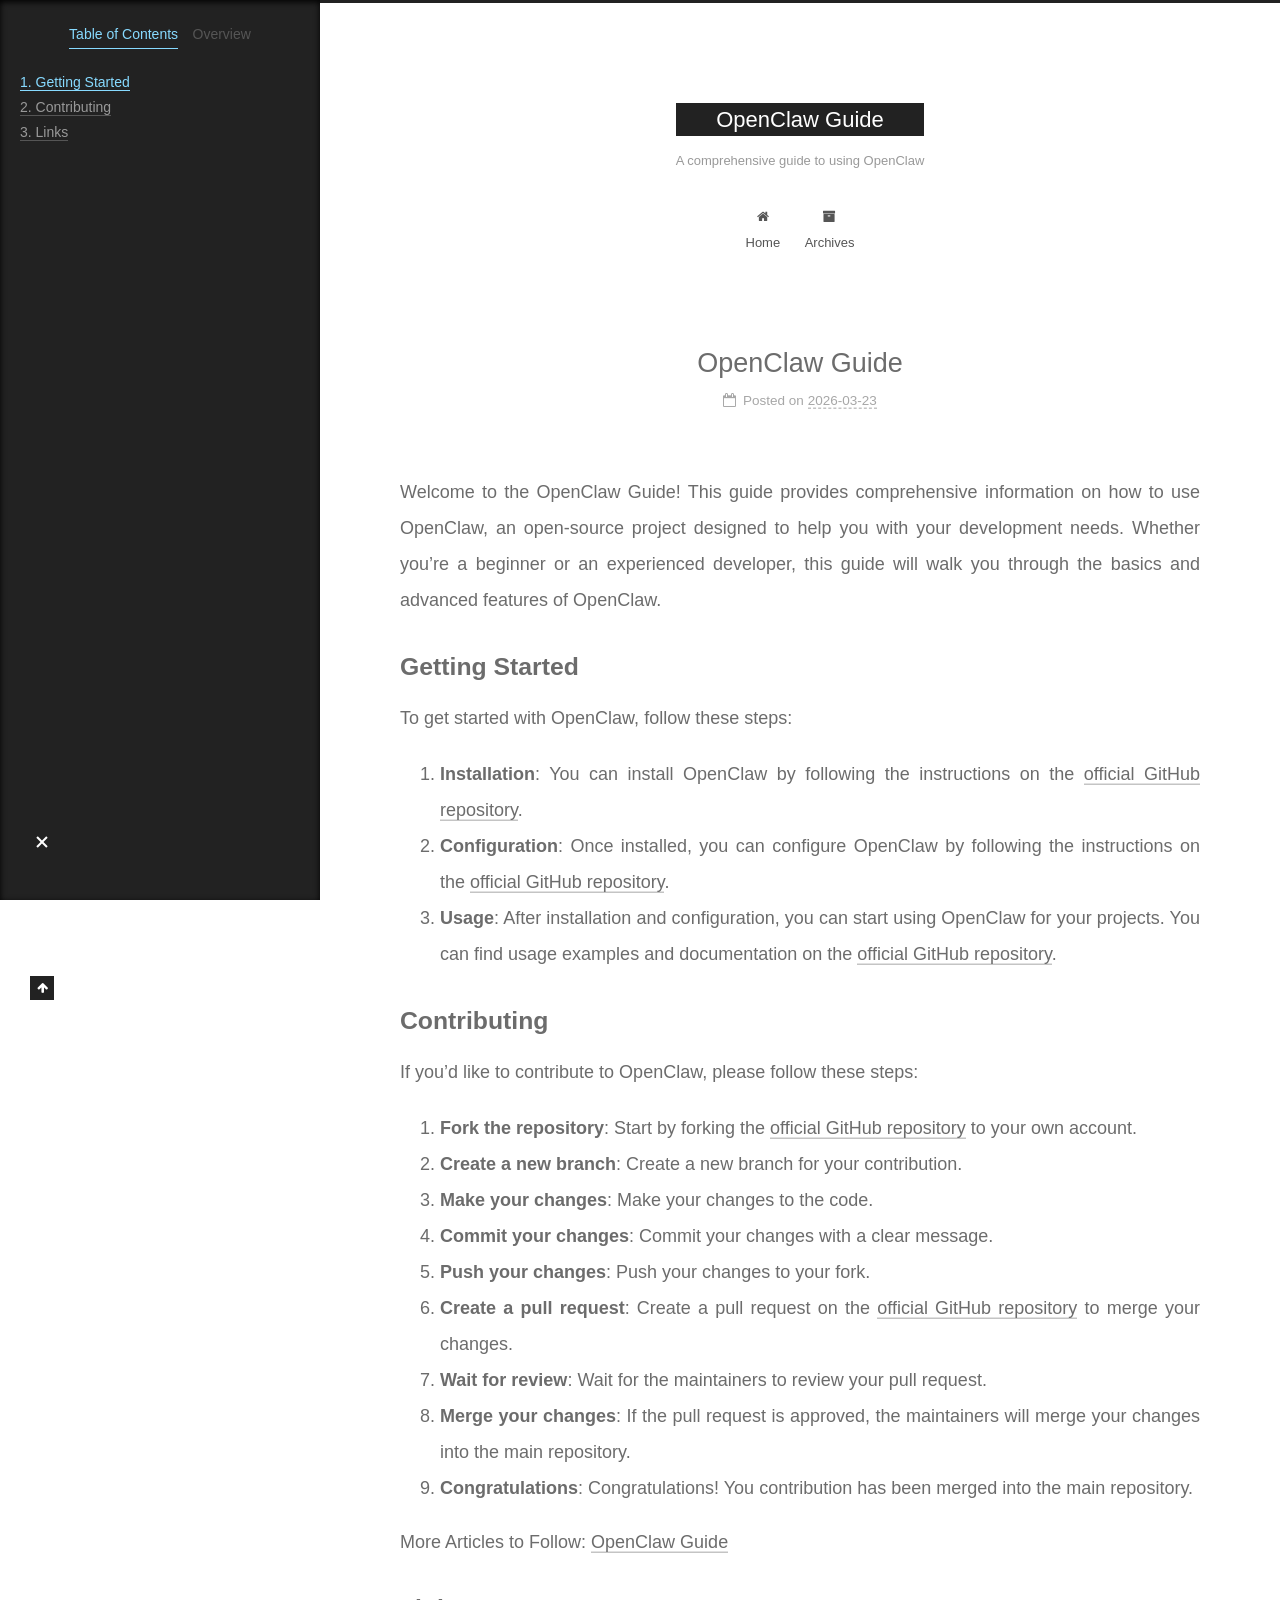
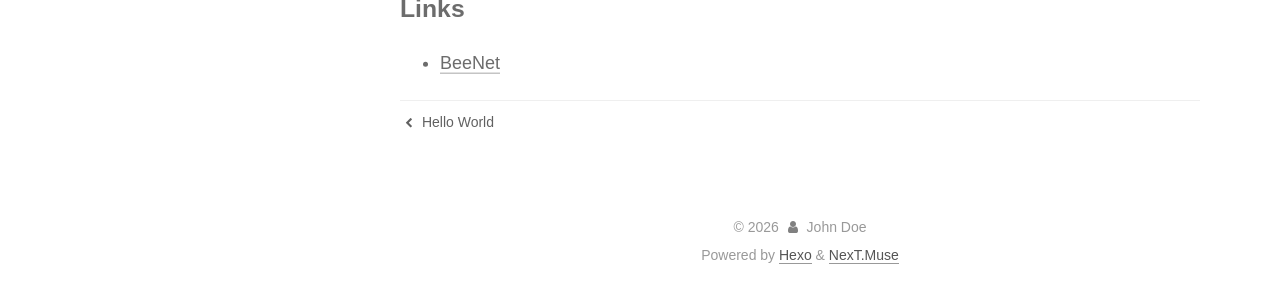
==== 2026/03/23/openclaw/index.html @ 87e82850 "Commit" ====
<!DOCTYPE html>
<html lang="en">
<head>
  <meta charset="UTF-8">
<meta name="viewport" content="width=device-width, initial-scale=1, maximum-scale=2">
<meta name="theme-color" content="#222">
<meta name="generator" content="Hexo 8.1.1">
  <link rel="apple-touch-icon" sizes="180x180" href="/images/apple-touch-icon-next.png">
  <link rel="icon" type="image/png" sizes="32x32" href="/images/favicon-32x32-next.png">
  <link rel="icon" type="image/png" sizes="16x16" href="/images/favicon-16x16-next.png">
  <link rel="mask-icon" href="/images/logo.svg" color="#222">

<link rel="stylesheet" href="/css/main.css">


<link rel="stylesheet" href="/lib/font-awesome/css/font-awesome.min.css">

<script id="hexo-configurations">
    var NexT = window.NexT || {};
    var CONFIG = {"hostname":"clawdbots.github.io","root":"/","scheme":"Muse","version":"7.8.0","exturl":false,"sidebar":{"position":"left","display":"post","padding":18,"offset":12,"onmobile":false},"copycode":{"enable":false,"show_result":false,"style":null},"back2top":{"enable":true,"sidebar":false,"scrollpercent":false},"bookmark":{"enable":false,"color":"#222","save":"auto"},"fancybox":false,"mediumzoom":false,"lazyload":false,"pangu":false,"comments":{"style":"tabs","active":null,"storage":true,"lazyload":false,"nav":null},"algolia":{"hits":{"per_page":10},"labels":{"input_placeholder":"Search for Posts","hits_empty":"We didn't find any results for the search: ${query}","hits_stats":"${hits} results found in ${time} ms"}},"localsearch":{"enable":false,"trigger":"auto","top_n_per_article":1,"unescape":false,"preload":false},"motion":{"enable":true,"async":false,"transition":{"post_block":"fadeIn","post_header":"slideDownIn","post_body":"slideDownIn","coll_header":"slideLeftIn","sidebar":"slideUpIn"}}};
  </script>

  <meta name="description" content="Welcome to the OpenClaw Guide! This guide provides comprehensive information on how to use OpenClaw, an open-source project designed to help you with your development needs. Whether you’re a beginner">
<meta property="og:type" content="article">
<meta property="og:title" content="OpenClaw Guide">
<meta property="og:url" content="http://clawdbots.github.io/2026/03/23/openclaw/index.html">
<meta property="og:site_name" content="OpenClaw Guide">
<meta property="og:description" content="Welcome to the OpenClaw Guide! This guide provides comprehensive information on how to use OpenClaw, an open-source project designed to help you with your development needs. Whether you’re a beginner">
<meta property="og:locale" content="en_US">
<meta property="article:published_time" content="2026-03-23T01:27:54.917Z">
<meta property="article:modified_time" content="2026-03-23T01:40:14.290Z">
<meta property="article:author" content="John Doe">
<meta property="article:tag" content="OpenClaw, Guide, Open Source">
<meta name="twitter:card" content="summary">

<link rel="canonical" href="http://clawdbots.github.io/2026/03/23/openclaw/">


<script id="page-configurations">
  // https://hexo.io/docs/variables.html
  CONFIG.page = {
    sidebar: "",
    isHome : false,
    isPost : true,
    lang   : 'en'
  };
</script>

  <title>OpenClaw Guide | OpenClaw Guide</title>
  






  <noscript>
  <style>
  .use-motion .brand,
  .use-motion .menu-item,
  .sidebar-inner,
  .use-motion .post-block,
  .use-motion .pagination,
  .use-motion .comments,
  .use-motion .post-header,
  .use-motion .post-body,
  .use-motion .collection-header { opacity: initial; }

  .use-motion .site-title,
  .use-motion .site-subtitle {
    opacity: initial;
    top: initial;
  }

  .use-motion .logo-line-before i { left: initial; }
  .use-motion .logo-line-after i { right: initial; }
  </style>
</noscript>

</head>

<body itemscope itemtype="http://schema.org/WebPage">
  <div class="container use-motion">
    <div class="headband"></div>

    <header class="header" itemscope itemtype="http://schema.org/WPHeader">
      <div class="header-inner"><div class="site-brand-container">
  <div class="site-nav-toggle">
    <div class="toggle" aria-label="Toggle navigation bar">
      <span class="toggle-line toggle-line-first"></span>
      <span class="toggle-line toggle-line-middle"></span>
      <span class="toggle-line toggle-line-last"></span>
    </div>
  </div>

  <div class="site-meta">

    <a href="/" class="brand" rel="start">
      <span class="logo-line-before"><i></i></span>
      <h1 class="site-title">OpenClaw Guide</h1>
      <span class="logo-line-after"><i></i></span>
    </a>
      <p class="site-subtitle" itemprop="description">A comprehensive guide to using OpenClaw</p>
  </div>

  <div class="site-nav-right">
    <div class="toggle popup-trigger">
    </div>
  </div>
</div>




<nav class="site-nav">
  <ul id="menu" class="menu">
        <li class="menu-item menu-item-home">

    <a href="/" rel="section"><i class="fa fa-fw fa-home"></i>Home</a>

  </li>
        <li class="menu-item menu-item-archives">

    <a href="/archives/" rel="section"><i class="fa fa-fw fa-archive"></i>Archives</a>

  </li>
  </ul>
</nav>




</div>
    </header>

    
  <div class="back-to-top">
    <i class="fa fa-arrow-up"></i>
    <span>0%</span>
  </div>


    <main class="main">
      <div class="main-inner">
        <div class="content-wrap">
          

          <div class="content post posts-expand">
            

    
  
  
  <article itemscope itemtype="http://schema.org/Article" class="post-block" lang="en">
    <link itemprop="mainEntityOfPage" href="http://clawdbots.github.io/2026/03/23/openclaw/">

    <span hidden itemprop="author" itemscope itemtype="http://schema.org/Person">
      <meta itemprop="image" content="/images/avatar.gif">
      <meta itemprop="name" content="John Doe">
      <meta itemprop="description" content="A comprehensive guide to using OpenClaw">
    </span>

    <span hidden itemprop="publisher" itemscope itemtype="http://schema.org/Organization">
      <meta itemprop="name" content="OpenClaw Guide">
    </span>
      <header class="post-header">
        <h1 class="post-title" itemprop="name headline">
          OpenClaw Guide
        </h1>

        <div class="post-meta">
            <span class="post-meta-item">
              <span class="post-meta-item-icon">
                <i class="fa fa-calendar-o"></i>
              </span>
              <span class="post-meta-item-text">Posted on</span>
              

              <time title="Created: 2026-03-23 09:27:54 / Modified: 09:40:14" itemprop="dateCreated datePublished" datetime="2026-03-23T09:27:54+08:00">2026-03-23</time>
            </span>

          

        </div>
      </header>

    
    
    
    <div class="post-body" itemprop="articleBody">

      
        <p>Welcome to the OpenClaw Guide! This guide provides comprehensive information on how to use OpenClaw, an open-source project designed to help you with your development needs. Whether you’re a beginner or an experienced developer, this guide will walk you through the basics and advanced features of OpenClaw.</p>
<h2 id="Getting-Started"><a href="#Getting-Started" class="headerlink" title="Getting Started"></a>Getting Started</h2><p>To get started with OpenClaw, follow these steps:</p>
<ol>
<li><strong>Installation</strong>: You can install OpenClaw by following the instructions on the <a target="_blank" rel="noopener" href="https://github.com/Seaoss/Clawdbots">official GitHub repository</a>.</li>
<li><strong>Configuration</strong>: Once installed, you can configure OpenClaw by following the instructions on the <a target="_blank" rel="noopener" href="https://github.com/Seaoss/Clawdbots">official GitHub repository</a>.</li>
<li><strong>Usage</strong>: After installation and configuration, you can start using OpenClaw for your projects. You can find usage examples and documentation on the <a target="_blank" rel="noopener" href="https://github.com/Seaoss/Clawdbots">official GitHub repository</a>.</li>
</ol>
<span id="more"></span>
<h2 id="Contributing"><a href="#Contributing" class="headerlink" title="Contributing"></a>Contributing</h2><p>If you’d like to contribute to OpenClaw, please follow these steps:</p>
<ol>
<li><strong>Fork the repository</strong>: Start by forking the <a target="_blank" rel="noopener" href="https://github.com/Seaoss/Clawdbots">official GitHub repository</a> to your own account.</li>
<li><strong>Create a new branch</strong>: Create a new branch for your contribution.</li>
<li><strong>Make your changes</strong>: Make your changes to the code.</li>
<li><strong>Commit your changes</strong>: Commit your changes with a clear message.</li>
<li><strong>Push your changes</strong>: Push your changes to your fork.</li>
<li><strong>Create a pull request</strong>: Create a pull request on the <a target="_blank" rel="noopener" href="https://github.com/Seaoss/Clawdbots">official GitHub repository</a> to merge your changes.</li>
<li><strong>Wait for review</strong>: Wait for the maintainers to review your pull request.</li>
<li><strong>Merge your changes</strong>: If the pull request is approved, the maintainers will merge your changes into the main repository.</li>
<li><strong>Congratulations</strong>: Congratulations! You contribution has been merged into the main repository.</li>
</ol>
<p>More Articles to Follow: <a target="_blank" rel="noopener" href="https://app.qiip.cc/9102.html">OpenClaw Guide</a></p>
<h2 id="Links"><a href="#Links" class="headerlink" title="Links"></a>Links</h2><ul>
<li><a target="_blank" rel="noopener" href="https://www.qiip.cc/">BeeNet</a></li>
</ul>
<!-- - [OpenClaw GitHub Repository](https://github.com/Seaoss/Clawdbots)
- [OpenClaw Documentation](https://github.com/Seaoss/Clawdbots/wiki)
- [OpenClaw Issues](https://github.com/Seaoss/Clawdbots/issues)
- [OpenClaw Discussions](https://github.com/Seaoss/Clawdbots/discussions)
- [OpenClaw Chat](https://chat.openclaw.com)
- [OpenClaw Twitter](https://twitter.com/OpenClaw)
- [OpenClaw Facebook](https://www.facebook.com/OpenClaw)
- [OpenClaw LinkedIn](https://www.linkedin.com/company/OpenClaw)
- [OpenClaw YouTube](https://www.youtube.com/OpenClaw)
- [OpenClaw Reddit](https://www.reddit.com/r/OpenClaw)
- [OpenClaw Stack Overflow](https://stackoverflow.com/questions/tagged/OpenClaw)
- [OpenClaw Gitter](https://gitter.im/OpenClaw/community)
- [OpenClaw Discord](https://discord.gg/OpenClaw)
- [OpenClaw Slack](https://OpenClaw.slack.com)
- [OpenClaw Telegram](https://t.me/OpenClaw)
- [OpenClaw WeChat](https://www.wechat.com/OpenClaw)
- [OpenClaw QQ](https://www.qq.com/OpenClaw)
- [OpenClaw DingTalk](https://www.dingtalk.com/OpenClaw)
- [OpenClaw Lark](https://www.feishu.cn/OpenClaw)
- [OpenClaw Zoom](https://zoom.us/OpenClaw)
- [OpenClaw Microsoft Teams](https://www.microsoft.com/teams/OpenClaw)
- [OpenClaw Google Meet](https://meet.google.com/OpenClaw)
- [OpenClaw Skype](https://www.skype.com/OpenClaw)
- [OpenClaw Jitsi](https://meet.jit.si/OpenClaw)
- [OpenClaw BigBlueButton](https://bigbluebutton.org/OpenClaw)
- [OpenClaw Webex](https://www.webex.com/OpenClaw) -->

    </div>

    
    
    

      <footer class="post-footer">

        


        
    <div class="post-nav">
      <div class="post-nav-item">
    <a href="/2026/03/23/hello-world/" rel="prev" title="Hello World">
      <i class="fa fa-chevron-left"></i> Hello World
    </a></div>
      <div class="post-nav-item"></div>
    </div>
      </footer>
    
  </article>
  
  
  



          </div>
          

<script>
  window.addEventListener('tabs:register', () => {
    let { activeClass } = CONFIG.comments;
    if (CONFIG.comments.storage) {
      activeClass = localStorage.getItem('comments_active') || activeClass;
    }
    if (activeClass) {
      let activeTab = document.querySelector(`a[href="#comment-${activeClass}"]`);
      if (activeTab) {
        activeTab.click();
      }
    }
  });
  if (CONFIG.comments.storage) {
    window.addEventListener('tabs:click', event => {
      if (!event.target.matches('.tabs-comment .tab-content .tab-pane')) return;
      let commentClass = event.target.classList[1];
      localStorage.setItem('comments_active', commentClass);
    });
  }
</script>

        </div>
          
  
  <div class="toggle sidebar-toggle">
    <span class="toggle-line toggle-line-first"></span>
    <span class="toggle-line toggle-line-middle"></span>
    <span class="toggle-line toggle-line-last"></span>
  </div>

  <aside class="sidebar">
    <div class="sidebar-inner">

      <ul class="sidebar-nav motion-element">
        <li class="sidebar-nav-toc">
          Table of Contents
        </li>
        <li class="sidebar-nav-overview">
          Overview
        </li>
      </ul>

      <!--noindex-->
      <div class="post-toc-wrap sidebar-panel">
          <div class="post-toc motion-element"><ol class="nav"><li class="nav-item nav-level-2"><a class="nav-link" href="#Getting-Started"><span class="nav-number">1.</span> <span class="nav-text">Getting Started</span></a></li><li class="nav-item nav-level-2"><a class="nav-link" href="#Contributing"><span class="nav-number">2.</span> <span class="nav-text">Contributing</span></a></li><li class="nav-item nav-level-2"><a class="nav-link" href="#Links"><span class="nav-number">3.</span> <span class="nav-text">Links</span></a></li></ol></div>
      </div>
      <!--/noindex-->

      <div class="site-overview-wrap sidebar-panel">
        <div class="site-author motion-element" itemprop="author" itemscope itemtype="http://schema.org/Person">
  <p class="site-author-name" itemprop="name">John Doe</p>
  <div class="site-description" itemprop="description">A comprehensive guide to using OpenClaw</div>
</div>
<div class="site-state-wrap motion-element">
  <nav class="site-state">
      <div class="site-state-item site-state-posts">
          <a href="/archives/">
        
          <span class="site-state-item-count">2</span>
          <span class="site-state-item-name">posts</span>
        </a>
      </div>
  </nav>
</div>


  <div class="links-of-blogroll motion-element">
    <div class="links-of-blogroll-title">
      <i class="fa fa-fw fa-link"></i>
      Links
    </div>
    <ul class="links-of-blogroll-list">
        <li class="links-of-blogroll-item">
          <a href="http://www.qiip.cc/" title="http:&#x2F;&#x2F;www.qiip.cc" rel="noopener" target="_blank">BeeNet</a>
        </li>
    </ul>
  </div>

      </div>

    </div>
  </aside>
  <div id="sidebar-dimmer"></div>


      </div>
    </main>

    <footer class="footer">
      <div class="footer-inner">
        

        

<div class="copyright">
  
  &copy; 
  <span itemprop="copyrightYear">2026</span>
  <span class="with-love">
    <i class="fa fa-user"></i>
  </span>
  <span class="author" itemprop="copyrightHolder">John Doe</span>
</div>
  <div class="powered-by">Powered by <a href="https://hexo.io/" class="theme-link" rel="noopener" target="_blank">Hexo</a> & <a href="https://muse.theme-next.org/" class="theme-link" rel="noopener" target="_blank">NexT.Muse</a>
  </div>

        








      </div>
    </footer>
  </div>

  
  <script src="/lib/anime.min.js"></script>
  <script src="/lib/velocity/velocity.min.js"></script>
  <script src="/lib/velocity/velocity.ui.min.js"></script>

<script src="/js/utils.js"></script>

<script src="/js/motion.js"></script>


<script src="/js/schemes/muse.js"></script>


<script src="/js/next-boot.js"></script>




  















  

  

</body>
</html>
---- css/main.css ----
:root {
  --body-bg-color: #fff;
  --content-bg-color: #fff;
  --card-bg-color: #f5f5f5;
  --text-color: #555;
  --link-color: #555;
  --link-hover-color: #222;
  --brand-color: #fff;
  --brand-hover-color: #fff;
  --table-row-odd-bg-color: #f9f9f9;
  --table-row-hover-bg-color: #f5f5f5;
  --menu-item-bg-color: #f5f5f5;
  --btn-default-bg: #222;
  --btn-default-color: #fff;
  --btn-default-border-color: #222;
  --btn-default-hover-bg: #fff;
  --btn-default-hover-color: #222;
  --btn-default-hover-border-color: #222;
}
html {
  line-height: 1.15; /* 1 */
  -webkit-text-size-adjust: 100%; /* 2 */
}
body {
  margin: 0;
}
main {
  display: block;
}
h1 {
  font-size: 2em;
  margin: 0.67em 0;
}
hr {
  box-sizing: content-box; /* 1 */
  height: 0; /* 1 */
  overflow: visible; /* 2 */
}
pre {
  font-family: monospace, monospace; /* 1 */
  font-size: 1em; /* 2 */
}
a {
  background: transparent;
}
abbr[title] {
  border-bottom: none; /* 1 */
  text-decoration: underline; /* 2 */
  text-decoration: underline dotted; /* 2 */
}
b,
strong {
  font-weight: bolder;
}
code,
kbd,
samp {
  font-family: monospace, monospace; /* 1 */
  font-size: 1em; /* 2 */
}
small {
  font-size: 80%;
}
sub,
sup {
  font-size: 75%;
  line-height: 0;
  position: relative;
  vertical-align: baseline;
}
sub {
  bottom: -0.25em;
}
sup {
  top: -0.5em;
}
img {
  border-style: none;
}
button,
input,
optgroup,
select,
textarea {
  font-family: inherit; /* 1 */
  font-size: 100%; /* 1 */
  line-height: 1.15; /* 1 */
  margin: 0; /* 2 */
}
button,
input {
/* 1 */
  overflow: visible;
}
button,
select {
/* 1 */
  text-transform: none;
}
button,
[type='button'],
[type='reset'],
[type='submit'] {
  -webkit-appearance: button;
}
button::-moz-focus-inner,
[type='button']::-moz-focus-inner,
[type='reset']::-moz-focus-inner,
[type='submit']::-moz-focus-inner {
  border-style: none;
  padding: 0;
}
button:-moz-focusring,
[type='button']:-moz-focusring,
[type='reset']:-moz-focusring,
[type='submit']:-moz-focusring {
  outline: 1px dotted ButtonText;
}
fieldset {
  padding: 0.35em 0.75em 0.625em;
}
legend {
  box-sizing: border-box; /* 1 */
  color: inherit; /* 2 */
  display: table; /* 1 */
  max-width: 100%; /* 1 */
  padding: 0; /* 3 */
  white-space: normal; /* 1 */
}
progress {
  vertical-align: baseline;
}
textarea {
  overflow: auto;
}
[type='checkbox'],
[type='radio'] {
  box-sizing: border-box; /* 1 */
  padding: 0; /* 2 */
}
[type='number']::-webkit-inner-spin-button,
[type='number']::-webkit-outer-spin-button {
  height: auto;
}
[type='search'] {
  outline-offset: -2px; /* 2 */
  -webkit-appearance: textfield; /* 1 */
}
[type='search']::-webkit-search-decoration {
  -webkit-appearance: none;
}
::-webkit-file-upload-button {
  font: inherit; /* 2 */
  -webkit-appearance: button; /* 1 */
}
details {
  display: block;
}
summary {
  display: list-item;
}
template {
  display: none;
}
[hidden] {
  display: none;
}
::selection {
  background: #262a30;
  color: #eee;
}
html,
body {
  height: 100%;
}
body {
  background: var(--body-bg-color);
  color: var(--text-color);
  font-family: 'Lato', "PingFang SC", "Microsoft YaHei", sans-serif;
  font-size: 1em;
  line-height: 2;
}
@media (max-width: 991px) {
  body {
    padding-left: 0 !important;
    padding-right: 0 !important;
  }
}
h1,
h2,
h3,
h4,
h5,
h6 {
  font-family: 'Lato', "PingFang SC", "Microsoft YaHei", sans-serif;
  font-weight: bold;
  line-height: 1.5;
  margin: 20px 0 15px;
}
h1 {
  font-size: 1.5em;
}
h2 {
  font-size: 1.375em;
}
h3 {
  font-size: 1.25em;
}
h4 {
  font-size: 1.125em;
}
h5 {
  font-size: 1em;
}
h6 {
  font-size: 0.875em;
}
p {
  margin: 0 0 20px 0;
}
a,
span.exturl {
  border-bottom: 1px solid #999;
  color: var(--link-color);
  outline: 0;
  text-decoration: none;
  overflow-wrap: break-word;
  word-wrap: break-word;
  cursor: pointer;
}
a:hover,
span.exturl:hover {
  border-bottom-color: var(--link-hover-color);
  color: var(--link-hover-color);
}
iframe,
img,
video {
  display: block;
  margin-left: auto;
  margin-right: auto;
  max-width: 100%;
}
hr {
  background-image: repeating-linear-gradient(-45deg, #ddd, #ddd 4px, transparent 4px, transparent 8px);
  border: 0;
  height: 3px;
  margin: 40px 0;
}
blockquote {
  border-left: 4px solid #ddd;
  color: #666;
  margin: 0;
  padding: 0 15px;
}
blockquote cite::before {
  content: '-';
  padding: 0 5px;
}
dt {
  font-weight: bold;
}
dd {
  margin: 0;
  padding: 0;
}
kbd {
  background-color: #f5f5f5;
  background-image: linear-gradient(#eee, #fff, #eee);
  border: 1px solid #ccc;
  border-radius: 0.2em;
  box-shadow: 0.1em 0.1em 0.2em rgba(0,0,0,0.1);
  color: #555;
  font-family: inherit;
  padding: 0.1em 0.3em;
  white-space: nowrap;
}
.table-container {
  overflow: auto;
}
table {
  border-collapse: collapse;
  border-spacing: 0;
  font-size: 0.875em;
  margin: 0 0 20px 0;
  width: 100%;
}
tbody tr:nth-of-type(odd) {
  background: var(--table-row-odd-bg-color);
}
tbody tr:hover {
  background: var(--table-row-hover-bg-color);
}
caption,
th,
td {
  font-weight: normal;
  padding: 8px;
  text-align: left;
  vertical-align: middle;
}
th,
td {
  border: 1px solid #ddd;
  border-bottom: 3px solid #ddd;
}
th {
  font-weight: 700;
  padding-bottom: 10px;
}
td {
  border-bottom-width: 1px;
}
.btn {
  background: var(--btn-default-bg);
  border: 2px solid var(--btn-default-border-color);
  border-radius: 0;
  color: var(--btn-default-color);
  display: inline-block;
  font-size: 0.875em;
  line-height: 2;
  padding: 0 20px;
  text-decoration: none;
  transition-property: background-color;
  transition-delay: 0s;
  transition-duration: 0.2s;
  transition-timing-function: ease-in-out;
}
.btn:hover {
  background: var(--btn-default-hover-bg);
  border-color: var(--btn-default-hover-border-color);
  color: var(--btn-default-hover-color);
}
.btn + .btn {
  margin: 0 0 8px 8px;
}
.btn .fa-fw {
  text-align: left;
  width: 1.285714285714286em;
}
.toggle {
  line-height: 0;
}
.toggle .toggle-line {
  background: #fff;
  display: inline-block;
  height: 2px;
  left: 0;
  position: relative;
  top: 0;
  transition: all 0.4s;
  vertical-align: top;
  width: 100%;
}
.toggle .toggle-line:not(:first-child) {
  margin-top: 3px;
}
.toggle.toggle-arrow .toggle-line-first {
  left: 50%;
  top: 2px;
  transform: rotate(45deg);
  width: 50%;
}
.toggle.toggle-arrow .toggle-line-middle {
  left: 2px;
  width: 90%;
}
.toggle.toggle-arrow .toggle-line-last {
  left: 50%;
  top: -2px;
  transform: rotate(-45deg);
  width: 50%;
}
.toggle.toggle-close .toggle-line-first {
  transform: rotate(-45deg);
  top: 5px;
}
.toggle.toggle-close .toggle-line-middle {
  opacity: 0;
}
.toggle.toggle-close .toggle-line-last {
  transform: rotate(45deg);
  top: -5px;
}
.highlight,
pre {
  background: #f7f7f7;
  color: #4d4d4c;
  line-height: 1.6;
  margin: 0 auto 20px;
}
pre,
code {
  font-family: consolas, Menlo, monospace, "PingFang SC", "Microsoft YaHei";
}
code {
  background: #eee;
  border-radius: 3px;
  color: #555;
  padding: 2px 4px;
  overflow-wrap: break-word;
  word-wrap: break-word;
}
.highlight *::selection {
  background: #d6d6d6;
}
.highlight pre {
  border: 0;
  margin: 0;
  padding: 10px 0;
}
.highlight table {
  border: 0;
  margin: 0;
  width: auto;
}
.highlight td {
  border: 0;
  padding: 0;
}
.highlight figcaption {
  background: #eff2f3;
  color: #4d4d4c;
  display: flex;
  font-size: 0.875em;
  justify-content: space-between;
  line-height: 1.2;
  padding: 0.5em;
}
.highlight figcaption a {
  color: #4d4d4c;
}
.highlight figcaption a:hover {
  border-bottom-color: #4d4d4c;
}
.highlight .gutter {
  -moz-user-select: none;
  -ms-user-select: none;
  -webkit-user-select: none;
  user-select: none;
}
.highlight .gutter pre {
  background: #eff2f3;
  color: #869194;
  padding-left: 10px;
  padding-right: 10px;
  text-align: right;
}
.highlight .code pre {
  background: #f7f7f7;
  padding-left: 10px;
  width: 100%;
}
.gist table {
  width: auto;
}
.gist table td {
  border: 0;
}
pre {
  overflow: auto;
  padding: 10px;
}
pre code {
  background: none;
  color: #4d4d4c;
  font-size: 0.875em;
  padding: 0;
  text-shadow: none;
}
pre .deletion {
  background: #fdd;
}
pre .addition {
  background: #dfd;
}
pre .meta {
  color: #eab700;
  -moz-user-select: none;
  -ms-user-select: none;
  -webkit-user-select: none;
  user-select: none;
}
pre .comment {
  color: #8e908c;
}
pre .variable,
pre .attribute,
pre .tag,
pre .name,
pre .regexp,
pre .ruby .constant,
pre .xml .tag .title,
pre .xml .pi,
pre .xml .doctype,
pre .html .doctype,
pre .css .id,
pre .css .class,
pre .css .pseudo {
  color: #c82829;
}
pre .number,
pre .preprocessor,
pre .built_in,
pre .builtin-name,
pre .literal,
pre .params,
pre .constant,
pre .command {
  color: #f5871f;
}
pre .ruby .class .title,
pre .css .rules .attribute,
pre .string,
pre .symbol,
pre .value,
pre .inheritance,
pre .header,
pre .ruby .symbol,
pre .xml .cdata,
pre .special,
pre .formula {
  color: #718c00;
}
pre .title,
pre .css .hexcolor {
  color: #3e999f;
}
pre .function,
pre .python .decorator,
pre .python .title,
pre .ruby .function .title,
pre .ruby .title .keyword,
pre .perl .sub,
pre .javascript .title,
pre .coffeescript .title {
  color: #4271ae;
}
pre .keyword,
pre .javascript .function {
  color: #8959a8;
}
.blockquote-center {
  border-left: none;
  margin: 40px 0;
  padding: 0;
  position: relative;
  text-align: center;
}
.blockquote-center::before,
.blockquote-center::after {
  background-repeat: no-repeat;
  background-size: 22px 22px;
  content: ' ';
  display: block;
  height: 24px;
  opacity: 0.2;
  position: absolute;
  width: 100%;
}
.blockquote-center::before {
  background-image: url("../images/quote-l.svg");
  background-position: 0 -6px;
  border-top: 1px solid #ccc;
  top: -20px;
}
.blockquote-center::after {
  background-image: url("../images/quote-r.svg");
  background-position: 100% 8px;
  border-bottom: 1px solid #ccc;
  bottom: -20px;
}
.blockquote-center p,
.blockquote-center div {
  text-align: center;
}
.post-body .group-picture img {
  margin: 0 auto;
  padding: 0 3px;
}
.group-picture-row {
  margin-bottom: 6px;
  overflow: hidden;
}
.group-picture-column {
  float: left;
  margin-bottom: 10px;
}
.post-body .label {
  color: #555;
  display: inline;
  padding: 0 2px;
}
.post-body .label.default {
  background: #f0f0f0;
}
.post-body .label.primary {
  background: #efe6f7;
}
.post-body .label.info {
  background: #e5f2f8;
}
.post-body .label.success {
  background: #e7f4e9;
}
.post-body .label.warning {
  background: #fcf6e1;
}
.post-body .label.danger {
  background: #fae8eb;
}
.post-body .tabs {
  margin-bottom: 20px;
}
.post-body .tabs,
.tabs-comment {
  display: block;
  padding-top: 10px;
  position: relative;
}
.post-body .tabs ul.nav-tabs,
.tabs-comment ul.nav-tabs {
  display: flex;
  flex-wrap: wrap;
  margin: 0;
  margin-bottom: -1px;
  padding: 0;
}
@media (max-width: 413px) {
  .post-body .tabs ul.nav-tabs,
  .tabs-comment ul.nav-tabs {
    display: block;
    margin-bottom: 5px;
  }
}
.post-body .tabs ul.nav-tabs li.tab,
.tabs-comment ul.nav-tabs li.tab {
  border-bottom: 1px solid #ddd;
  border-left: 1px solid transparent;
  border-right: 1px solid transparent;
  border-top: 3px solid transparent;
  flex-grow: 1;
  list-style-type: none;
  border-radius: 0 0 0 0;
}
@media (max-width: 413px) {
  .post-body .tabs ul.nav-tabs li.tab,
  .tabs-comment ul.nav-tabs li.tab {
    border-bottom: 1px solid transparent;
    border-left: 3px solid transparent;
    border-right: 1px solid transparent;
    border-top: 1px solid transparent;
  }
}
@media (max-width: 413px) {
  .post-body .tabs ul.nav-tabs li.tab,
  .tabs-comment ul.nav-tabs li.tab {
    border-radius: 0;
  }
}
.post-body .tabs ul.nav-tabs li.tab a,
.tabs-comment ul.nav-tabs li.tab a {
  border-bottom: initial;
  display: block;
  line-height: 1.8;
  outline: 0;
  padding: 0.25em 0.75em;
  text-align: center;
  transition-delay: 0s;
  transition-duration: 0.2s;
  transition-timing-function: ease-out;
}
.post-body .tabs ul.nav-tabs li.tab a i,
.tabs-comment ul.nav-tabs li.tab a i {
  width: 1.285714285714286em;
}
.post-body .tabs ul.nav-tabs li.tab.active,
.tabs-comment ul.nav-tabs li.tab.active {
  border-bottom: 1px solid transparent;
  border-left: 1px solid #ddd;
  border-right: 1px solid #ddd;
  border-top: 3px solid #fc6423;
}
@media (max-width: 413px) {
  .post-body .tabs ul.nav-tabs li.tab.active,
  .tabs-comment ul.nav-tabs li.tab.active {
    border-bottom: 1px solid #ddd;
    border-left: 3px solid #fc6423;
    border-right: 1px solid #ddd;
    border-top: 1px solid #ddd;
  }
}
.post-body .tabs ul.nav-tabs li.tab.active a,
.tabs-comment ul.nav-tabs li.tab.active a {
  color: var(--link-color);
  cursor: default;
}
.post-body .tabs .tab-content .tab-pane,
.tabs-comment .tab-content .tab-pane {
  border: 1px solid #ddd;
  border-top: 0;
  padding: 20px 20px 0 20px;
  border-radius: 0;
}
.post-body .tabs .tab-content .tab-pane:not(.active),
.tabs-comment .tab-content .tab-pane:not(.active) {
  display: none;
}
.post-body .tabs .tab-content .tab-pane.active,
.tabs-comment .tab-content .tab-pane.active {
  display: block;
}
.post-body .tabs .tab-content .tab-pane.active:nth-of-type(1),
.tabs-comment .tab-content .tab-pane.active:nth-of-type(1) {
  border-radius: 0 0 0 0;
}
@media (max-width: 413px) {
  .post-body .tabs .tab-content .tab-pane.active:nth-of-type(1),
  .tabs-comment .tab-content .tab-pane.active:nth-of-type(1) {
    border-radius: 0;
  }
}
.post-body .note {
  border-radius: 3px;
  margin-bottom: 20px;
  padding: 1em;
  position: relative;
  border: 1px solid #eee;
  border-left-width: 5px;
}
.post-body .note h2,
.post-body .note h3,
.post-body .note h4,
.post-body .note h5,
.post-body .note h6 {
  margin-top: 0;
  border-bottom: initial;
  margin-bottom: 0;
  padding-top: 0;
}
.post-body .note p:first-child,
.post-body .note ul:first-child,
.post-body .note ol:first-child,
.post-body .note table:first-child,
.post-body .note pre:first-child,
.post-body .note blockquote:first-child,
.post-body .note img:first-child {
  margin-top: 0;
}
.post-body .note p:last-child,
.post-body .note ul:last-child,
.post-body .note ol:last-child,
.post-body .note table:last-child,
.post-body .note pre:last-child,
.post-body .note blockquote:last-child,
.post-body .note img:last-child {
  margin-bottom: 0;
}
.post-body .note.default {
  border-left-color: #777;
}
.post-body .note.default h2,
.post-body .note.default h3,
.post-body .note.default h4,
.post-body .note.default h5,
.post-body .note.default h6 {
  color: #777;
}
.post-body .note.primary {
  border-left-color: #6f42c1;
}
.post-body .note.primary h2,
.post-body .note.primary h3,
.post-body .note.primary h4,
.post-body .note.primary h5,
.post-body .note.primary h6 {
  color: #6f42c1;
}
.post-body .note.info {
  border-left-color: #428bca;
}
.post-body .note.info h2,
.post-body .note.info h3,
.post-body .note.info h4,
.post-body .note.info h5,
.post-body .note.info h6 {
  color: #428bca;
}
.post-body .note.success {
  border-left-color: #5cb85c;
}
.post-body .note.success h2,
.post-body .note.success h3,
.post-body .note.success h4,
.post-body .note.success h5,
.post-body .note.success h6 {
  color: #5cb85c;
}
.post-body .note.warning {
  border-left-color: #f0ad4e;
}
.post-body .note.warning h2,
.post-body .note.warning h3,
.post-body .note.warning h4,
.post-body .note.warning h5,
.post-body .note.warning h6 {
  color: #f0ad4e;
}
.post-body .note.danger {
  border-left-color: #d9534f;
}
.post-body .note.danger h2,
.post-body .note.danger h3,
.post-body .note.danger h4,
.post-body .note.danger h5,
.post-body .note.danger h6 {
  color: #d9534f;
}
.pagination .prev,
.pagination .next,
.pagination .page-number,
.pagination .space {
  display: inline-block;
  margin: 0 10px;
  padding: 0 11px;
  position: relative;
  top: -1px;
}
@media (max-width: 767px) {
  .pagination .prev,
  .pagination .next,
  .pagination .page-number,
  .pagination .space {
    margin: 0 5px;
  }
}
.pagination {
  border-top: 1px solid #eee;
  margin: 120px 0 0;
  text-align: center;
}
.pagination .prev,
.pagination .next,
.pagination .page-number {
  border-bottom: 0;
  border-top: 1px solid #eee;
  transition-property: border-color;
  transition-delay: 0s;
  transition-duration: 0.2s;
  transition-timing-function: ease-in-out;
}
.pagination .prev:hover,
.pagination .next:hover,
.pagination .page-number:hover {
  border-top-color: #222;
}
.pagination .space {
  margin: 0;
  padding: 0;
}
.pagination .prev {
  margin-left: 0;
}
.pagination .next {
  margin-right: 0;
}
.pagination .page-number.current {
  background: #ccc;
  border-top-color: #ccc;
  color: #fff;
}
@media (max-width: 767px) {
  .pagination {
    border-top: none;
  }
  .pagination .prev,
  .pagination .next,
  .pagination .page-number {
    border-bottom: 1px solid #eee;
    border-top: 0;
    margin-bottom: 10px;
    padding: 0 10px;
  }
  .pagination .prev:hover,
  .pagination .next:hover,
  .pagination .page-number:hover {
    border-bottom-color: #222;
  }
}
.comments {
  margin-top: 60px;
  overflow: hidden;
}
.comment-button-group {
  display: flex;
  flex-wrap: wrap-reverse;
  justify-content: center;
  margin: 1em 0;
}
.comment-button-group .comment-button {
  margin: 0.1em 0.2em;
}
.comment-button-group .comment-button.active {
  background: var(--btn-default-hover-bg);
  border-color: var(--btn-default-hover-border-color);
  color: var(--btn-default-hover-color);
}
.comment-position {
  display: none;
}
.comment-position.active {
  display: block;
}
.tabs-comment {
  background: var(--content-bg-color);
  margin-top: 4em;
  padding-top: 0;
}
.tabs-comment .comments {
  border: 0;
  box-shadow: none;
  margin-top: 0;
  padding-top: 0;
}
.container {
  min-height: 100%;
  position: relative;
}
.main-inner {
  margin: 0 auto;
  width: 700px;
}
@media (min-width: 1200px) {
  .main-inner {
    width: 800px;
  }
}
@media (min-width: 1600px) {
  .main-inner {
    width: 900px;
  }
}
@media (max-width: 767px) {
  .content-wrap {
    padding: 0 20px;
  }
}
.header {
  background: transparent;
}
.header-inner {
  margin: 0 auto;
  width: 700px;
}
@media (min-width: 1200px) {
  .header-inner {
    width: 800px;
  }
}
@media (min-width: 1600px) {
  .header-inner {
    width: 900px;
  }
}
.site-brand-container {
  display: flex;
  flex-shrink: 0;
  padding: 0 10px;
}
.headband {
  background: #222;
  height: 3px;
}
.site-meta {
  flex-grow: 1;
  text-align: center;
}
@media (max-width: 767px) {
  .site-meta {
    text-align: center;
  }
}
.brand {
  border-bottom: none;
  color: var(--brand-color);
  display: inline-block;
  line-height: 1.375em;
  padding: 0 40px;
  position: relative;
}
.brand:hover {
  color: var(--brand-hover-color);
}
.site-title {
  font-family: 'Lato', "PingFang SC", "Microsoft YaHei", sans-serif;
  font-size: 1.375em;
  font-weight: normal;
  margin: 0;
}
.site-subtitle {
  color: #999;
  font-size: 0.8125em;
  margin: 10px 0;
}
.use-motion .brand {
  opacity: 0;
}
.use-motion .site-title,
.use-motion .site-subtitle,
.use-motion .custom-logo-image {
  opacity: 0;
  position: relative;
  top: -10px;
}
.site-nav-toggle,
.site-nav-right {
  display: none;
}
@media (max-width: 767px) {
  .site-nav-toggle,
  .site-nav-right {
    display: flex;
    flex-direction: column;
    justify-content: center;
  }
}
.site-nav-toggle .toggle,
.site-nav-right .toggle {
  color: var(--text-color);
  padding: 10px;
  width: 22px;
}
.site-nav-toggle .toggle .toggle-line,
.site-nav-right .toggle .toggle-line {
  background: var(--text-color);
  border-radius: 1px;
}
.site-nav {
  display: block;
}
@media (max-width: 767px) {
  .site-nav {
    clear: both;
    display: none;
  }
}
.site-nav.site-nav-on {
  display: block;
}
.menu {
  margin-top: 20px;
  padding-left: 0;
  text-align: center;
}
.menu-item {
  display: inline-block;
  list-style: none;
  margin: 0 10px;
}
@media (max-width: 767px) {
  .menu-item {
    display: block;
    margin-top: 10px;
  }
  .menu-item.menu-item-search {
    display: none;
  }
}
.menu-item a,
.menu-item span.exturl {
  border-bottom: 0;
  display: block;
  font-size: 0.8125em;
  transition-property: border-color;
  transition-delay: 0s;
  transition-duration: 0.2s;
  transition-timing-function: ease-in-out;
}
@media (hover: none) {
  .menu-item a:hover,
  .menu-item span.exturl:hover {
    border-bottom-color: transparent !important;
  }
}
.menu-item .fa {
  margin-right: 8px;
}
.menu-item .badge {
  display: inline-block;
  font-weight: bold;
  line-height: 1;
  margin-left: 0.35em;
  margin-top: 0.35em;
  text-align: center;
  white-space: nowrap;
}
@media (max-width: 767px) {
  .menu-item .badge {
    float: right;
    margin-left: 0;
  }
}
.menu-item-active a,
.menu .menu-item a:hover,
.menu .menu-item span.exturl:hover {
  background: var(--menu-item-bg-color);
}
.use-motion .menu-item {
  opacity: 0;
}
.sidebar {
  background: #222;
  bottom: 0;
  box-shadow: inset 0 2px 6px #000;
  position: fixed;
  top: 0;
}
@media (max-width: 991px) {
  .sidebar {
    display: none;
  }
}
.sidebar-inner {
  color: #999;
  padding: 18px 10px;
  text-align: center;
}
.cc-license {
  margin-top: 10px;
  text-align: center;
}
.cc-license .cc-opacity {
  border-bottom: none;
  opacity: 0.7;
}
.cc-license .cc-opacity:hover {
  opacity: 0.9;
}
.cc-license img {
  display: inline-block;
}
.site-author-image {
  border: 2px solid #333;
  display: block;
  margin: 0 auto;
  max-width: 96px;
  padding: 2px;
}
.site-author-name {
  color: #f5f5f5;
  font-weight: normal;
  margin: 5px 0 0;
  text-align: center;
}
.site-description {
  color: #999;
  font-size: 1em;
  margin-top: 5px;
  text-align: center;
}
.links-of-author {
  margin-top: 15px;
}
.links-of-author a,
.links-of-author span.exturl {
  border-bottom-color: #555;
  display: inline-block;
  font-size: 0.8125em;
  margin-bottom: 10px;
  margin-right: 10px;
  vertical-align: middle;
}
.links-of-author a::before,
.links-of-author span.exturl::before {
  background: #d1b0f4;
  border-radius: 50%;
  content: ' ';
  display: inline-block;
  height: 4px;
  margin-right: 3px;
  vertical-align: middle;
  width: 4px;
}
.sidebar-button {
  margin-top: 15px;
}
.sidebar-button a {
  border: 1px solid #fc6423;
  border-radius: 4px;
  color: #fc6423;
  display: inline-block;
  padding: 0 15px;
}
.sidebar-button a .fa {
  margin-right: 5px;
}
.sidebar-button a:hover {
  background: #fc6423;
  border: 1px solid #fc6423;
  color: #fff;
}
.sidebar-button a:hover .fa {
  color: #fff;
}
.links-of-blogroll {
  font-size: 0.8125em;
  margin-top: 10px;
}
.links-of-blogroll-title {
  font-size: 0.875em;
  font-weight: 600;
  margin-top: 0;
}
.links-of-blogroll-list {
  list-style: none;
  margin: 0;
  padding: 0;
}
#sidebar-dimmer {
  display: none;
}
@media (max-width: 767px) {
  #sidebar-dimmer {
    background: #000;
    display: block;
    height: 100%;
    left: 100%;
    opacity: 0;
    position: fixed;
    top: 0;
    width: 100%;
    z-index: 1100;
  }
  .sidebar-active + #sidebar-dimmer {
    opacity: 0.7;
    transform: translateX(-100%);
    transition: opacity 0.5s;
  }
}
.sidebar-nav {
  margin: 0;
  padding-bottom: 20px;
  padding-left: 0;
}
.sidebar-nav li {
  border-bottom: 1px solid transparent;
  color: #555;
  cursor: pointer;
  display: inline-block;
  font-size: 0.875em;
}
.sidebar-nav li.sidebar-nav-overview {
  margin-left: 10px;
}
.sidebar-nav li:hover {
  color: #f5f5f5;
}
.sidebar-nav .sidebar-nav-active {
  border-bottom-color: #87daff;
  color: #87daff;
}
.sidebar-nav .sidebar-nav-active:hover {
  color: #87daff;
}
.sidebar-panel {
  display: none;
  overflow-x: hidden;
  overflow-y: auto;
}
.sidebar-panel-active {
  display: block;
}
.sidebar-toggle {
  background: #222;
  bottom: 45px;
  cursor: pointer;
  height: 14px;
  left: 30px;
  padding: 5px;
  position: fixed;
  width: 14px;
  z-index: 1300;
}
@media (max-width: 991px) {
  .sidebar-toggle {
    left: 20px;
    opacity: 0.8;
    display: none;
  }
}
.sidebar-toggle:hover .toggle-line {
  background: #87daff;
}
.post-toc {
  font-size: 0.875em;
}
.post-toc ol {
  list-style: none;
  margin: 0;
  padding: 0 2px 5px 10px;
  text-align: left;
}
.post-toc ol > ol {
  padding-left: 0;
}
.post-toc ol a {
  transition-property: all;
  transition-delay: 0s;
  transition-duration: 0.2s;
  transition-timing-function: ease-in-out;
}
.post-toc .nav-item {
  line-height: 1.8;
  overflow: hidden;
  text-overflow: ellipsis;
  white-space: nowrap;
}
.post-toc .nav .nav-child {
  display: none;
}
.post-toc .nav .active > .nav-child {
  display: block;
}
.post-toc .nav .active-current > .nav-child {
  display: block;
}
.post-toc .nav .active-current > .nav-child > .nav-item {
  display: block;
}
.post-toc .nav .active > a {
  border-bottom-color: #87daff;
  color: #87daff;
}
.post-toc .nav .active-current > a {
  color: #87daff;
}
.post-toc .nav .active-current > a:hover {
  color: #87daff;
}
.site-state {
  display: flex;
  justify-content: center;
  line-height: 1.4;
  margin-top: 10px;
  overflow: hidden;
  text-align: center;
  white-space: nowrap;
}
.site-state-item {
  padding: 0 15px;
}
.site-state-item:not(:first-child) {
  border-left: 1px solid #333;
}
.site-state-item a {
  border-bottom: none;
}
.site-state-item-count {
  display: block;
  font-size: 1.25em;
  font-weight: 600;
  text-align: center;
}
.site-state-item-name {
  color: inherit;
  font-size: 0.875em;
}
.footer {
  color: #999;
  font-size: 0.875em;
  padding: 20px 0;
}
.footer.footer-fixed {
  bottom: 0;
  left: 0;
  position: absolute;
  right: 0;
}
.footer-inner {
  box-sizing: border-box;
  margin: 0 auto;
  text-align: center;
  width: 700px;
}
@media (min-width: 1200px) {
  .footer-inner {
    width: 800px;
  }
}
@media (min-width: 1600px) {
  .footer-inner {
    width: 900px;
  }
}
.languages {
  display: inline-block;
  font-size: 1.125em;
  position: relative;
}
.languages .lang-select-label span {
  margin: 0 0.5em;
}
.languages .lang-select {
  height: 100%;
  left: 0;
  opacity: 0;
  position: absolute;
  top: 0;
  width: 100%;
}
.with-love {
  color: #808080;
  display: inline-block;
  margin: 0 5px;
}
.powered-by,
.theme-info {
  display: inline-block;
}
@-moz-keyframes iconAnimate {
  0%, 100% {
    transform: scale(1);
  }
  10%, 30% {
    transform: scale(0.9);
  }
  20%, 40%, 60%, 80% {
    transform: scale(1.1);
  }
  50%, 70% {
    transform: scale(1.1);
  }
}
@-webkit-keyframes iconAnimate {
  0%, 100% {
    transform: scale(1);
  }
  10%, 30% {
    transform: scale(0.9);
  }
  20%, 40%, 60%, 80% {
    transform: scale(1.1);
  }
  50%, 70% {
    transform: scale(1.1);
  }
}
@-o-keyframes iconAnimate {
  0%, 100% {
    transform: scale(1);
  }
  10%, 30% {
    transform: scale(0.9);
  }
  20%, 40%, 60%, 80% {
    transform: scale(1.1);
  }
  50%, 70% {
    transform: scale(1.1);
  }
}
@keyframes iconAnimate {
  0%, 100% {
    transform: scale(1);
  }
  10%, 30% {
    transform: scale(0.9);
  }
  20%, 40%, 60%, 80% {
    transform: scale(1.1);
  }
  50%, 70% {
    transform: scale(1.1);
  }
}
.back-to-top {
  font-size: 12px;
  text-align: center;
  transition-delay: 0s;
  transition-duration: 0.2s;
  transition-timing-function: ease-in-out;
}
.back-to-top {
  background: #222;
  bottom: -100px;
  box-sizing: border-box;
  color: #fff;
  cursor: pointer;
  left: 30px;
  opacity: 1;
  padding: 0 6px;
  position: fixed;
  transition-property: bottom;
  z-index: 1300;
  width: 24px;
}
.back-to-top span {
  display: none;
}
.back-to-top:hover {
  color: #87daff;
}
.back-to-top.back-to-top-on {
  bottom: 19px;
}
@media (max-width: 991px) {
  .back-to-top {
    left: 20px;
    opacity: 0.8;
  }
}
.post-body {
  font-family: 'Lato', "PingFang SC", "Microsoft YaHei", sans-serif;
  overflow-wrap: break-word;
  word-wrap: break-word;
}
@media (min-width: 1200px) {
  .post-body {
    font-size: 1.125em;
  }
}
.post-body .exturl .fa {
  font-size: 0.875em;
  margin-left: 4px;
}
.post-body .image-caption,
.post-body .figure .caption {
  color: #999;
  font-size: 0.875em;
  font-weight: bold;
  line-height: 1;
  margin: -20px auto 15px;
  text-align: center;
}
.post-sticky-flag {
  display: inline-block;
  transform: rotate(30deg);
}
.post-button {
  margin-top: 40px;
  text-align: center;
}
.use-motion .post-block,
.use-motion .pagination,
.use-motion .comments {
  opacity: 0;
}
.use-motion .post-header {
  opacity: 0;
}
.use-motion .post-body {
  opacity: 0;
}
.use-motion .collection-header {
  opacity: 0;
}
.posts-collapse {
  margin-left: 35px;
  position: relative;
}
@media (max-width: 767px) {
  .posts-collapse {
    margin-left: 0px;
    margin-right: 0px;
  }
}
.posts-collapse .collection-title {
  font-size: 1.125em;
  position: relative;
}
.posts-collapse .collection-title::before {
  background: #999;
  border: 1px solid #fff;
  border-radius: 50%;
  content: ' ';
  height: 10px;
  left: 0;
  margin-left: -6px;
  margin-top: -4px;
  position: absolute;
  top: 50%;
  width: 10px;
}
.posts-collapse .collection-year {
  font-size: 1.5em;
  font-weight: bold;
  margin: 60px 0;
  position: relative;
}
.posts-collapse .collection-year::before {
  background: #bbb;
  border-radius: 50%;
  content: ' ';
  height: 8px;
  left: 0;
  margin-left: -4px;
  margin-top: -4px;
  position: absolute;
  top: 50%;
  width: 8px;
}
.posts-collapse .collection-header {
  display: block;
  margin: 0 0 0 20px;
}
.posts-collapse .collection-header small {
  color: #bbb;
  margin-left: 5px;
}
.posts-collapse .post-header {
  border-bottom: 1px dashed #ccc;
  margin: 30px 0;
  padding-left: 15px;
  position: relative;
  transition-property: border;
  transition-delay: 0s;
  transition-duration: 0.2s;
  transition-timing-function: ease-in-out;
}
.posts-collapse .post-header::before {
  background: #bbb;
  border: 1px solid #fff;
  border-radius: 50%;
  content: ' ';
  height: 6px;
  left: 0;
  margin-left: -4px;
  position: absolute;
  top: 0.75em;
  transition-property: background;
  width: 6px;
  transition-delay: 0s;
  transition-duration: 0.2s;
  transition-timing-function: ease-in-out;
}
.posts-collapse .post-header:hover {
  border-bottom-color: #666;
}
.posts-collapse .post-header:hover::before {
  background: #222;
}
.posts-collapse .post-meta {
  display: inline;
  font-size: 0.75em;
  margin-right: 10px;
}
.posts-collapse .post-title {
  display: inline;
}
.posts-collapse .post-title a,
.posts-collapse .post-title span.exturl {
  border-bottom: none;
  color: var(--link-color);
}
.posts-collapse::before {
  background: #f5f5f5;
  content: ' ';
  height: 100%;
  left: 0;
  margin-left: -2px;
  position: absolute;
  top: 1.25em;
  width: 4px;
}
.posts-collapse .fa-external-link {
  font-size: 0.875em;
  margin-left: 5px;
}
.post-eof {
  background: #ccc;
  height: 1px;
  margin: 80px auto 60px;
  text-align: center;
  width: 8%;
}
.post-block:last-of-type .post-eof {
  display: none;
}
.content {
  padding-top: 40px;
}
@media (min-width: 992px) {
  .post-body {
    text-align: justify;
  }
}
@media (max-width: 991px) {
  .post-body {
    text-align: justify;
  }
}
.post-body h1,
.post-body h2,
.post-body h3,
.post-body h4,
.post-body h5,
.post-body h6 {
  padding-top: 10px;
}
.post-body h1 .header-anchor,
.post-body h2 .header-anchor,
.post-body h3 .header-anchor,
.post-body h4 .header-anchor,
.post-body h5 .header-anchor,
.post-body h6 .header-anchor {
  border-bottom-style: none;
  color: #ccc;
  float: right;
  margin-left: 10px;
  visibility: hidden;
}
.post-body h1 .header-anchor:hover,
.post-body h2 .header-anchor:hover,
.post-body h3 .header-anchor:hover,
.post-body h4 .header-anchor:hover,
.post-body h5 .header-anchor:hover,
.post-body h6 .header-anchor:hover {
  color: inherit;
}
.post-body h1:hover .header-anchor,
.post-body h2:hover .header-anchor,
.post-body h3:hover .header-anchor,
.post-body h4:hover .header-anchor,
.post-body h5:hover .header-anchor,
.post-body h6:hover .header-anchor {
  visibility: visible;
}
.post-body iframe,
.post-body img,
.post-body video {
  margin-bottom: 20px;
}
.post-body .video-container {
  height: 0;
  margin-bottom: 20px;
  overflow: hidden;
  padding-top: 75%;
  position: relative;
  width: 100%;
}
.post-body .video-container iframe,
.post-body .video-container object,
.post-body .video-container embed {
  height: 100%;
  left: 0;
  margin: 0;
  position: absolute;
  top: 0;
  width: 100%;
}
.post-gallery {
  align-items: center;
  display: grid;
  grid-gap: 10px;
  grid-template-columns: 1fr 1fr 1fr;
  margin-bottom: 20px;
}
@media (max-width: 767px) {
  .post-gallery {
    grid-template-columns: 1fr 1fr;
  }
}
.post-gallery a {
  border: 0;
}
.post-gallery img {
  margin: 0;
}
.posts-expand .post-header {
  font-size: 1.125em;
}
.posts-expand .post-title {
  font-size: 1.5em;
  font-weight: normal;
  margin: initial;
  text-align: center;
  overflow-wrap: break-word;
  word-wrap: break-word;
}
.posts-expand .post-title-link {
  border-bottom: none;
  color: var(--link-color);
  display: inline-block;
  position: relative;
  vertical-align: top;
}
.posts-expand .post-title-link::before {
  background: var(--link-color);
  bottom: 0;
  content: '';
  height: 2px;
  left: 0;
  position: absolute;
  transform: scaleX(0);
  visibility: hidden;
  width: 100%;
  transition-delay: 0s;
  transition-duration: 0.2s;
  transition-timing-function: ease-in-out;
}
.posts-expand .post-title-link:hover::before {
  transform: scaleX(1);
  visibility: visible;
}
.posts-expand .post-title-link .fa {
  font-size: 0.875em;
  margin-left: 5px;
}
.posts-expand .post-meta {
  color: #999;
  font-family: 'Lato', "PingFang SC", "Microsoft YaHei", sans-serif;
  font-size: 0.75em;
  margin: 3px 0 60px 0;
  text-align: center;
}
.posts-expand .post-meta .post-description {
  font-size: 0.875em;
  margin-top: 2px;
}
.posts-expand .post-meta time {
  border-bottom: 1px dashed #999;
  cursor: pointer;
}
.post-meta .post-meta-item + .post-meta-item::before {
  content: '|';
  margin: 0 0.5em;
}
.post-meta-divider {
  margin: 0 0.5em;
}
.post-meta-item-icon {
  margin-right: 3px;
}
@media (max-width: 991px) {
  .post-meta-item-icon {
    display: inline-block;
  }
}
@media (max-width: 991px) {
  .post-meta-item-text {
    display: none;
  }
}
.post-nav {
  border-top: 1px solid #eee;
  display: flex;
  justify-content: space-between;
  margin-top: 15px;
  padding-top: 10px;
}
.post-nav-item {
  flex: 1;
}
.post-nav-item a {
  border-bottom: none;
  display: block;
  font-size: 0.875em;
  line-height: 1.6;
  position: relative;
}
.post-nav-item a:active {
  top: 2px;
}
.post-nav-item .fa {
  font-size: 0.75em;
}
.post-nav-item:first-child {
  margin-right: 15px;
}
.post-nav-item:first-child a {
  padding-left: 5px;
}
.post-nav-item:first-child .fa {
  margin-right: 5px;
}
.post-nav-item:last-child {
  margin-left: 15px;
  text-align: right;
}
.post-nav-item:last-child a {
  padding-right: 5px;
}
.post-nav-item:last-child .fa {
  margin-left: 5px;
}
.rtl.post-body p,
.rtl.post-body a,
.rtl.post-body h1,
.rtl.post-body h2,
.rtl.post-body h3,
.rtl.post-body h4,
.rtl.post-body h5,
.rtl.post-body h6,
.rtl.post-body li,
.rtl.post-body ul,
.rtl.post-body ol {
  direction: rtl;
  font-family: UKIJ Ekran;
}
.rtl.post-title {
  font-family: UKIJ Ekran;
}
.post-tags {
  margin-top: 40px;
  text-align: center;
}
.post-tags a {
  display: inline-block;
  font-size: 0.8125em;
}
.post-tags a:not(:last-child) {
  margin-right: 10px;
}
.post-widgets {
  border-top: 1px solid #eee;
  margin-top: 15px;
  text-align: center;
}
.wp_rating {
  height: 20px;
  line-height: 20px;
  margin-top: 10px;
  padding-top: 6px;
  text-align: center;
}
.social-like {
  display: flex;
  font-size: 0.875em;
  justify-content: center;
  text-align: center;
}
.reward-container {
  margin: 20px auto;
  padding: 10px 0;
  text-align: center;
  width: 90%;
}
.reward-container button {
  background: #ff2a2a;
  border: 0;
  border-radius: 5px;
  color: #fff;
  cursor: pointer;
  line-height: 2;
  outline: 0;
  padding: 0 15px;
  vertical-align: text-top;
}
.reward-container button:hover {
  background: #f55;
}
#qr {
  padding-top: 20px;
}
#qr a {
  border: 0;
}
#qr img {
  display: inline-block;
  margin: 0.8em 2em 0 2em;
  max-width: 100%;
  width: 180px;
}
#qr p {
  text-align: center;
}
.category-all-page .category-all-title {
  text-align: center;
}
.category-all-page .category-all {
  margin-top: 20px;
}
.category-all-page .category-list {
  list-style: none;
  margin: 0;
  padding: 0;
}
.category-all-page .category-list-item {
  margin: 5px 10px;
}
.category-all-page .category-list-count {
  color: #bbb;
}
.category-all-page .category-list-count::before {
  content: ' (';
  display: inline;
}
.category-all-page .category-list-count::after {
  content: ') ';
  display: inline;
}
.category-all-page .category-list-child {
  padding-left: 10px;
}
.event-list {
  padding: 0;
}
.event-list hr {
  background: #222;
  margin: 20px 0 45px 0;
}
.event-list hr::after {
  background: #222;
  color: #fff;
  content: 'NOW';
  display: inline-block;
  font-weight: bold;
  padding: 0 5px;
  text-align: right;
}
.event-list .event {
  background: #222;
  margin: 20px 0;
  min-height: 40px;
  padding: 15px 0 15px 10px;
}
.event-list .event .event-summary {
  color: #fff;
  margin: 0;
  padding-bottom: 3px;
}
.event-list .event .event-summary::before {
  animation: dot-flash 1s alternate infinite ease-in-out;
  color: #fff;
  content: '\f111';
  display: inline-block;
  font-family: 'FontAwesome';
  font-size: 10px;
  margin-right: 25px;
  vertical-align: middle;
}
.event-list .event .event-relative-time {
  color: #bbb;
  display: inline-block;
  font-size: 12px;
  font-weight: normal;
  padding-left: 12px;
}
.event-list .event .event-details {
  color: #fff;
  display: block;
  line-height: 18px;
  margin-left: 56px;
  padding-bottom: 6px;
  padding-top: 3px;
  text-indent: -24px;
}
.event-list .event .event-details::before {
  color: #fff;
  display: inline-block;
  font-family: 'FontAwesome';
  margin-right: 9px;
  text-align: center;
  text-indent: 0;
  width: 14px;
}
.event-list .event .event-details.event-location::before {
  content: '\f041';
}
.event-list .event .event-details.event-duration::before {
  content: '\f017';
}
.event-list .event-past {
  background: #f5f5f5;
}
.event-list .event-past .event-summary,
.event-list .event-past .event-details {
  color: #bbb;
  opacity: 0.9;
}
.event-list .event-past .event-summary::before,
.event-list .event-past .event-details::before {
  animation: none;
  color: #bbb;
}
@-moz-keyframes dot-flash {
  from {
    opacity: 1;
    transform: scale(1);
  }
  to {
    opacity: 0;
    transform: scale(0.8);
  }
}
@-webkit-keyframes dot-flash {
  from {
    opacity: 1;
    transform: scale(1);
  }
  to {
    opacity: 0;
    transform: scale(0.8);
  }
}
@-o-keyframes dot-flash {
  from {
    opacity: 1;
    transform: scale(1);
  }
  to {
    opacity: 0;
    transform: scale(0.8);
  }
}
@keyframes dot-flash {
  from {
    opacity: 1;
    transform: scale(1);
  }
  to {
    opacity: 0;
    transform: scale(0.8);
  }
}
ul.breadcrumb {
  font-size: 0.75em;
  list-style: none;
  margin: 1em 0;
  padding: 0 2em;
  text-align: center;
}
ul.breadcrumb li {
  display: inline;
}
ul.breadcrumb li + li::before {
  content: '/\00a0';
  font-weight: normal;
  padding: 0.5em;
}
ul.breadcrumb li + li:last-child {
  font-weight: bold;
}
.tag-cloud {
  text-align: center;
}
.tag-cloud a {
  display: inline-block;
  margin: 10px;
}
.tag-cloud a:hover {
  color: #222 !important;
}
@media (max-width: 767px) {
  .header-inner,
  .main-inner,
  .footer-inner {
    width: auto;
  }
}
.header-inner {
  padding-top: 100px;
}
@media (max-width: 767px) {
  .header-inner {
    padding-top: 50px;
  }
}
.main-inner {
  padding-bottom: 60px;
}
.content {
  padding-top: 70px;
}
@media (max-width: 767px) {
  .content {
    padding-top: 35px;
  }
}
embed {
  display: block;
  margin: 0 auto 25px auto;
}
.custom-logo .site-meta-headline {
  text-align: center;
}
.custom-logo .site-title {
  color: #222;
  margin: 10px auto 0;
}
.custom-logo .site-title a {
  border: 0;
}
.custom-logo-image {
  background: #fff;
  margin: 0 auto;
  max-width: 150px;
  padding: 5px;
}
.brand {
  background: var(--btn-default-bg);
}
@media (max-width: 767px) {
  .site-nav {
    border-bottom: 1px solid #ddd;
    border-top: 1px solid #ddd;
    left: 0;
    margin: 0;
    padding: 0;
    width: 100%;
  }
}
@media (max-width: 767px) {
  .menu {
    text-align: left;
  }
}
.menu-item-active a,
.menu .menu-item a:hover,
.menu .menu-item span.exturl:hover {
  background: transparent;
  border-bottom: 1px solid var(--link-hover-color) !important;
}
@media (max-width: 767px) {
  .menu-item-active a,
  .menu .menu-item a:hover,
  .menu .menu-item span.exturl:hover {
    border-bottom: 1px dotted #ddd !important;
  }
}
@media (max-width: 767px) {
  .menu .menu-item {
    margin: 0 10px;
  }
}
.menu .menu-item a,
.menu .menu-item span.exturl {
  border-bottom: 1px solid transparent;
}
@media (max-width: 767px) {
  .menu .menu-item a,
  .menu .menu-item span.exturl {
    padding: 5px 10px;
  }
}
@media (min-width: 768px) and (max-width: 991px) {
  .menu .menu-item .fa {
    display: block;
    line-height: 2;
    margin-right: 0;
    width: 100%;
  }
}
@media (min-width: 992px) {
  .menu .menu-item .fa {
    display: block;
    line-height: 2;
    margin-right: 0;
    width: 100%;
  }
}
.menu .menu-item .badge {
  background: #eee;
  padding: 1px 4px;
}
.sub-menu {
  margin: 10px 0;
}
.sub-menu .menu-item {
  display: inline-block;
}
.sidebar {
  left: -320px;
}
.sidebar.sidebar-active {
  left: 0;
}
.sidebar {
  width: 320px;
  z-index: 1200;
  transition-delay: 0s;
  transition-duration: 0.2s;
  transition-timing-function: ease-out;
}
.sidebar a,
.sidebar span.exturl {
  border-bottom-color: #555;
  color: #999;
}
.sidebar a:hover,
.sidebar span.exturl:hover {
  border-bottom-color: #eee;
  color: #eee;
}
.links-of-blogroll-item {
  padding: 2px 10px;
}
.links-of-blogroll-item a,
.links-of-blogroll-item span.exturl {
  box-sizing: border-box;
  display: inline-block;
  max-width: 280px;
  overflow: hidden;
  text-overflow: ellipsis;
  white-space: nowrap;
}
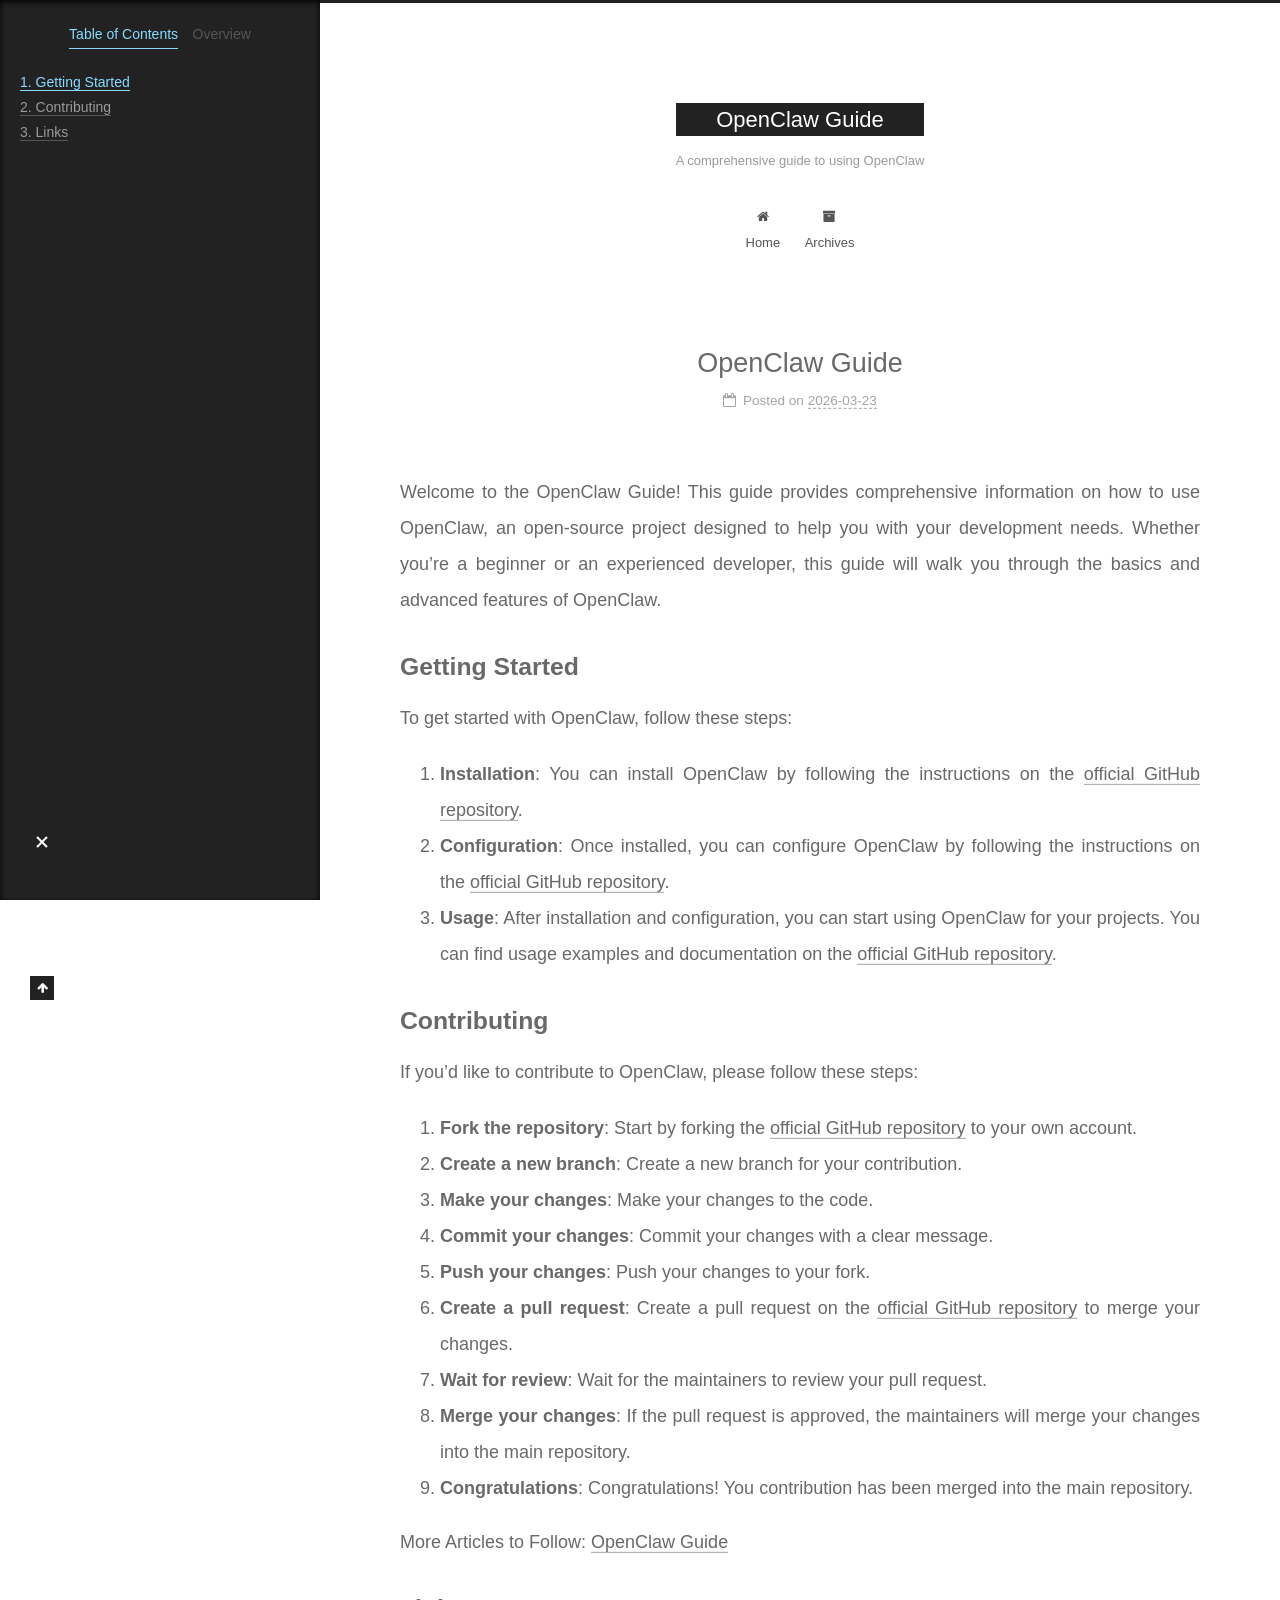
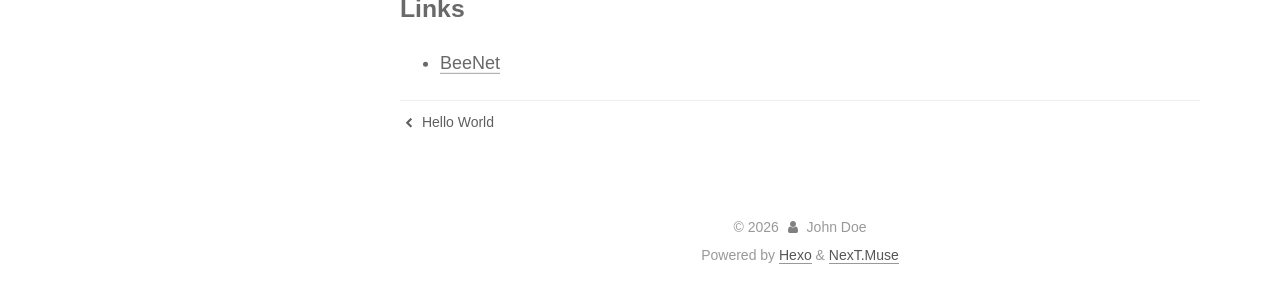
==== commit fbd2ba38: "Commit" ====
--- a/2026/03/23/openclaw/index.html
+++ b/2026/03/23/openclaw/index.html
@@ -28,7 +28,7 @@
 <meta property="og:description" content="Welcome to the OpenClaw Guide! This guide provides comprehensive information on how to use OpenClaw, an open-source project designed to help you with your development needs. Whether you’re a beginner">
 <meta property="og:locale" content="en_US">
 <meta property="article:published_time" content="2026-03-23T01:27:54.917Z">
-<meta property="article:modified_time" content="2026-03-23T01:40:14.290Z">
+<meta property="article:modified_time" content="2026-03-23T01:55:56.061Z">
 <meta property="article:author" content="John Doe">
 <meta property="article:tag" content="OpenClaw, Guide, Open Source">
 <meta name="twitter:card" content="summary">
@@ -176,7 +176,7 @@
               <span class="post-meta-item-text">Posted on</span>
               
 
-              <time title="Created: 2026-03-23 09:27:54 / Modified: 09:40:14" itemprop="dateCreated datePublished" datetime="2026-03-23T09:27:54+08:00">2026-03-23</time>
+              <time title="Created: 2026-03-23 09:27:54 / Modified: 09:55:56" itemprop="dateCreated datePublished" datetime="2026-03-23T09:27:54+08:00">2026-03-23</time>
             </span>
 
           
@@ -193,19 +193,19 @@
         <p>Welcome to the OpenClaw Guide! This guide provides comprehensive information on how to use OpenClaw, an open-source project designed to help you with your development needs. Whether you’re a beginner or an experienced developer, this guide will walk you through the basics and advanced features of OpenClaw.</p>
 <h2 id="Getting-Started"><a href="#Getting-Started" class="headerlink" title="Getting Started"></a>Getting Started</h2><p>To get started with OpenClaw, follow these steps:</p>
 <ol>
-<li><strong>Installation</strong>: You can install OpenClaw by following the instructions on the <a target="_blank" rel="noopener" href="https://github.com/Seaoss/Clawdbots">official GitHub repository</a>.</li>
-<li><strong>Configuration</strong>: Once installed, you can configure OpenClaw by following the instructions on the <a target="_blank" rel="noopener" href="https://github.com/Seaoss/Clawdbots">official GitHub repository</a>.</li>
-<li><strong>Usage</strong>: After installation and configuration, you can start using OpenClaw for your projects. You can find usage examples and documentation on the <a target="_blank" rel="noopener" href="https://github.com/Seaoss/Clawdbots">official GitHub repository</a>.</li>
+<li><strong>Installation</strong>: You can install OpenClaw by following the instructions on the <a target="_blank" rel="noopener" href="https://github.com/seaoss/openclaw">official GitHub repository</a>.</li>
+<li><strong>Configuration</strong>: Once installed, you can configure OpenClaw by following the instructions on the <a target="_blank" rel="noopener" href="https://github.com/seaoss/openclaw">official GitHub repository</a>.</li>
+<li><strong>Usage</strong>: After installation and configuration, you can start using OpenClaw for your projects. You can find usage examples and documentation on the <a target="_blank" rel="noopener" href="https://github.com/seaoss/openclaw">official GitHub repository</a>.</li>
 </ol>
 <span id="more"></span>
 <h2 id="Contributing"><a href="#Contributing" class="headerlink" title="Contributing"></a>Contributing</h2><p>If you’d like to contribute to OpenClaw, please follow these steps:</p>
 <ol>
-<li><strong>Fork the repository</strong>: Start by forking the <a target="_blank" rel="noopener" href="https://github.com/Seaoss/Clawdbots">official GitHub repository</a> to your own account.</li>
+<li><strong>Fork the repository</strong>: Start by forking the <a target="_blank" rel="noopener" href="https://github.com/seaoss/openclaw">official GitHub repository</a> to your own account.</li>
 <li><strong>Create a new branch</strong>: Create a new branch for your contribution.</li>
 <li><strong>Make your changes</strong>: Make your changes to the code.</li>
 <li><strong>Commit your changes</strong>: Commit your changes with a clear message.</li>
 <li><strong>Push your changes</strong>: Push your changes to your fork.</li>
-<li><strong>Create a pull request</strong>: Create a pull request on the <a target="_blank" rel="noopener" href="https://github.com/Seaoss/Clawdbots">official GitHub repository</a> to merge your changes.</li>
+<li><strong>Create a pull request</strong>: Create a pull request on the <a target="_blank" rel="noopener" href="https://github.com/seaoss/openclaw">official GitHub repository</a> to merge your changes.</li>
 <li><strong>Wait for review</strong>: Wait for the maintainers to review your pull request.</li>
 <li><strong>Merge your changes</strong>: If the pull request is approved, the maintainers will merge your changes into the main repository.</li>
 <li><strong>Congratulations</strong>: Congratulations! You contribution has been merged into the main repository.</li>
@@ -214,10 +214,10 @@
 <h2 id="Links"><a href="#Links" class="headerlink" title="Links"></a>Links</h2><ul>
 <li><a target="_blank" rel="noopener" href="https://www.qiip.cc/">BeeNet</a></li>
 </ul>
-<!-- - [OpenClaw GitHub Repository](https://github.com/Seaoss/Clawdbots)
-- [OpenClaw Documentation](https://github.com/Seaoss/Clawdbots/wiki)
-- [OpenClaw Issues](https://github.com/Seaoss/Clawdbots/issues)
-- [OpenClaw Discussions](https://github.com/Seaoss/Clawdbots/discussions)
+<!-- - [OpenClaw GitHub Repository](https://github.com/seaoss/openclaw)
+- [OpenClaw Documentation](https://github.com/seaoss/openclaw/wiki)
+- [OpenClaw Issues](https://github.com/seaoss/openclaw/issues)
+- [OpenClaw Discussions](https://github.com/seaoss/openclaw/discussions)
 - [OpenClaw Chat](https://chat.openclaw.com)
 - [OpenClaw Twitter](https://twitter.com/OpenClaw)
 - [OpenClaw Facebook](https://www.facebook.com/OpenClaw)
